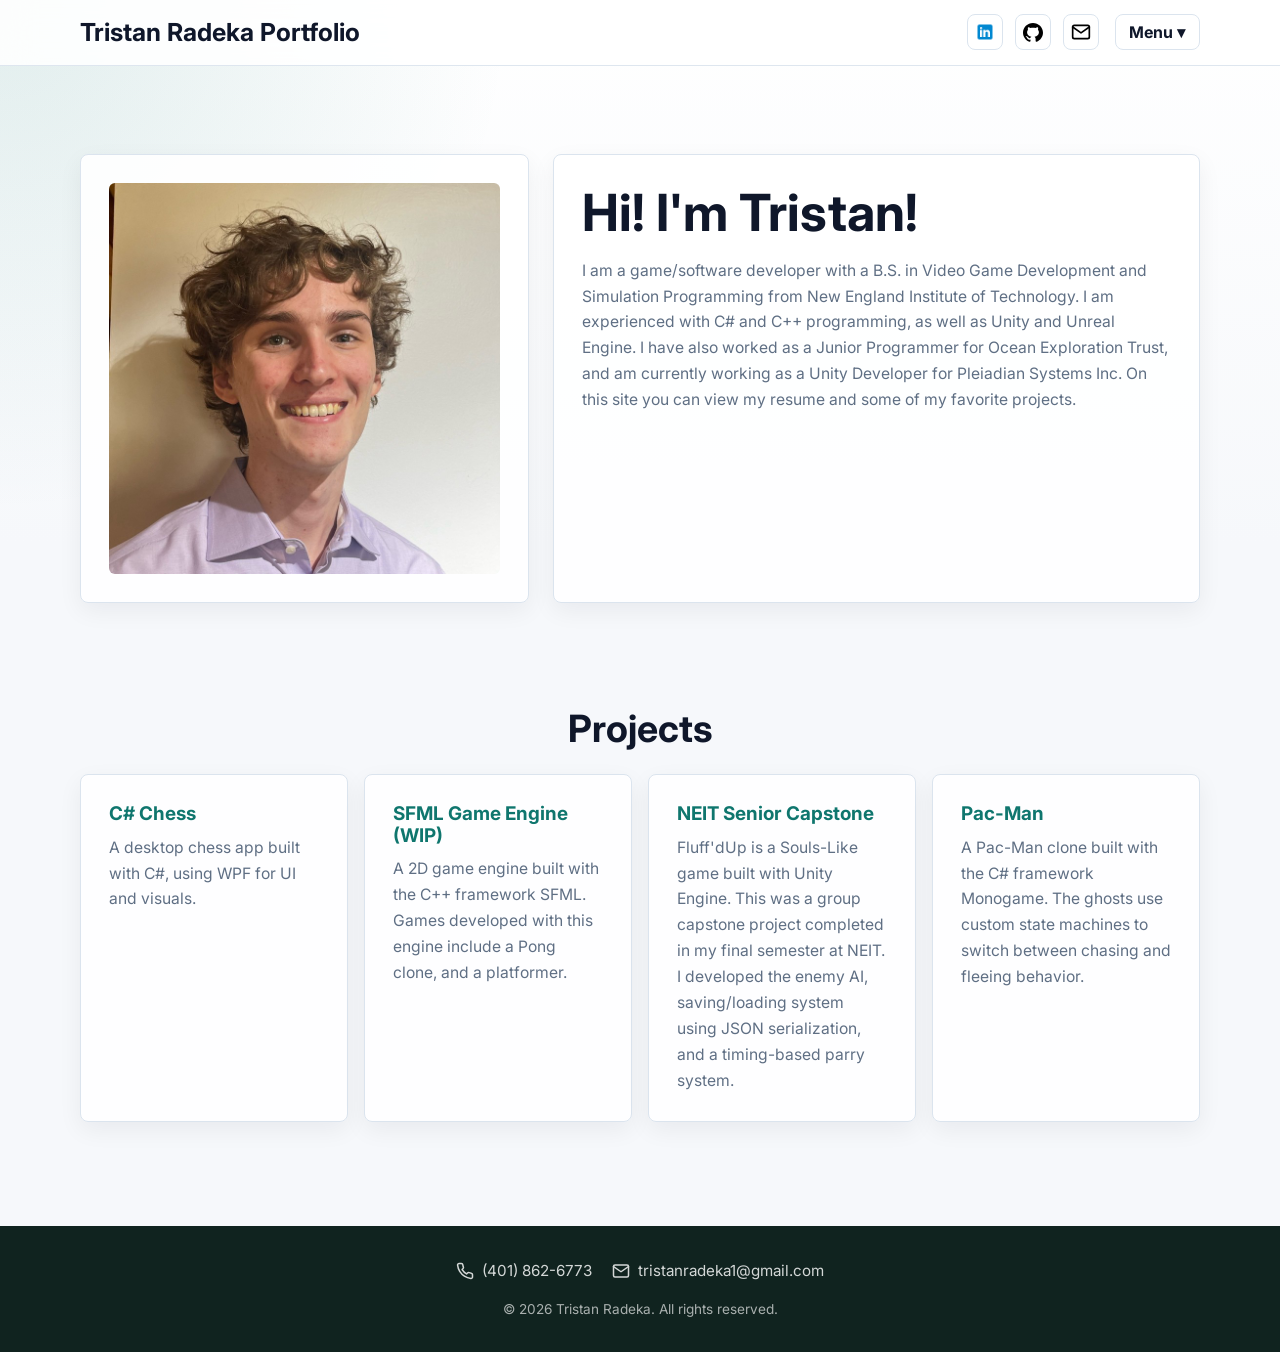
==== index.html @ b32013a7 "Adding pages and resource folder" ====
<!DOCTYPE html>
<html lang="en">
<head>
    <meta charset="UTF-8">
    <meta name="viewport" content="width=device-width, initial-scale=1.0">
    <title>Home</title>
    <link rel="stylesheet" href="css/style.css">
    <link href="https://fonts.googleapis.com/css2?family=Inter:wght@400;600;700;800&display=swap" rel="stylesheet">
</head>
<body>
    <!-- NAVBAR -->
<nav class="navbar">
  <div class="container">
    <h1>Tristan Radeka Portfolio</h1>

    <div class="nav-right">
      
      <!-- ICONS -->
      <div class="nav-icons">
        <a href="https://www.linkedin.com/in/tristan-radeka-8a73b6346/">
          <img src="resources/images/linkedin.png" class="nav-icon">
        </a>
        <a href="https://github.com/Tradeka">
          <img src="resources/images/GitHub_Invertocat_Black.svg" class="nav-icon">
        </a>
        <a href="mailto:tristanradeka1@gmail.com">
          <img src="resources/images/mail.svg" class="nav-icon">
        </a>
      </div>

      <!-- DROPDOWN -->
      <div class="nav-menu">
        <button class="menu-btn">Menu ▾</button>

        <div class="dropdown">
          <a href="#projects">Projects</a>
          <a href="resume.html">Resume</a>
        </div>
      </div>

    </div>
  </div>
</nav>

<!-- HERO -->
<section class="hero">
  <div class="container">
    <div class="home-grid">
      <div class="card">
        <img src="resources/images/me.jpg" class="limited-img" alt="me">
      </div>
      
      <div class="card">
        <h2>Hi! I'm Tristan!</h2>
          <p>I am a game/software developer with a B.S. in Video Game Development and Simulation Programming from New England Institute of Technology.
             I am experienced with C# and C++ programming, as well as Unity and Unreal Engine. I have also worked as a Junior Programmer for Ocean Exploration Trust, and am currently working as a Unity Developer for Pleiadian Systems Inc. 
             On this site you can view my resume and some of my favorite projects.
          </p>
      </div>
    
  </div>
  </div>
  
</section>

<!-- PROJECTS -->
<section id="projects" class="section">
  <div class="container">
    <h2>Projects</h2>

    <div class="projects-grid">
      <div class="card">
        <h3><a href="chess.html" class="nav-links">C# Chess</a></h3>
        <p>A desktop chess app built with C#, using WPF for UI and visuals.</p>
      </div>

      <div class="card">
        <h3><a href="sfml.html" class="nav-links">SFML Game Engine (WIP)</a></h3>
        <p>A 2D game engine built with the C++ framework SFML. Games developed with this engine include a Pong clone, and a platformer.</p>
      </div>

      <div class="card">
        <h3><a href="capstone.html" class="nav-links">NEIT Senior Capstone</a></h3>
        <p>Fluff'dUp is a Souls-Like game built with Unity Engine. This was a group capstone project completed in my final semester at NEIT. I developed the enemy AI, saving/loading system using JSON serialization, and a timing-based parry system.</p>
      </div>

      <div class="card">
        <h3><a href="pacman.html" class="nav-links">Pac-Man</a></h3>
        <p>A Pac-Man clone built with the C# framework Monogame. The ghosts use custom state machines to switch between chasing and fleeing behavior.</p>
      </div>
    </div>
  </div>
</section>

<!-- FOOTER -->
<footer class="footer">
  <div class="footer-container">

    <div class="footer-contact">
      <div class="contact-item">
        <img src="resources/images/phone.svg" alt="Phone Icon">
        <span><a href="tel:4018626773">(401) 862-6773</a></span>
      </div>

      <div class="contact-item">
        <img src="resources/images/mail.svg" alt="Email Icon">
        <span><a href="mailto:tristanradeka1@gmail.com">tristanradeka1@gmail.com</a></span>
      </div>
    </div>

    <p class="footer-copy">© 2026 Tristan Radeka. All rights reserved.</p>

  </div>
</footer>
</body>
</html>
---- css/style.css ----
/* ====== RESET ====== */
* {
    margin: 0;
    padding: 0;
    box-sizing: border-box;
}

html {
    scroll-behavior: smooth;
}

/* ====== VARIABLES ====== */
:root {
    --background: #f6f8fb;
    --surface: #ffffff;
    --surface-muted: #eef4f7;
    --text: #17212f;
    --heading: #0f172a;
    --muted: #5f6f84;
    --primary: #0f766e;
    --primary-dark: #115e59;
    --accent: #2563eb;
    --border: #dbe4ee;
    --shadow: 0 18px 45px rgba(15, 23, 42, 0.08);
    --shadow-soft: 0 8px 24px rgba(15, 23, 42, 0.06);
    --radius: 8px;
    --transition: 180ms ease;
}

/* ====== GLOBAL ====== */
body {
    min-height: 100vh;
    font-family: "Inter", "Segoe UI", Arial, sans-serif;
    background:
        radial-gradient(circle at top left, rgba(15, 118, 110, 0.12), transparent 32rem),
        linear-gradient(180deg, #ffffff 0%, var(--background) 34rem);
    color: var(--text);
    line-height: 1.65;
    font-size: 16px;
}

a {
    color: inherit;
    text-decoration: none;
}

a:focus-visible,
button:focus-visible {
    outline: 3px solid rgba(37, 99, 235, 0.35);
    outline-offset: 3px;
}

.container {
    width: min(92%, 1120px);
    margin: 0 auto;
}

h1,
h2,
h3 {
    color: var(--heading);
    line-height: 1.15;
    letter-spacing: 0;
}

p {
    color: var(--muted);
}

/* ====== NAVBAR ====== */
.navbar {
    position: sticky;
    top: 0;
    z-index: 1000;
    background: rgba(255, 255, 255, 0.88);
    border-bottom: 1px solid rgba(219, 228, 238, 0.9);
    backdrop-filter: blur(16px);
}

.navbar .container {
    display: flex;
    justify-content: space-between;
    align-items: center;
    gap: 1.5rem;
    padding: 0.9rem 0;
}

.navbar h1 {
    font-size: clamp(1.15rem, 2vw, 1.55rem);
    font-weight: 700;
}

.navbar h2,
.navbar h3 {
    font-size: clamp(1rem, 2vw, 1.35rem);
    font-weight: 700;
}

.nav-right {
    display: flex;
    align-items: center;
    gap: 1rem;
}

.nav-links {
    color: var(--primary);
    font-weight: 700;
}

.nav-links a,
a.nav-links {
    color: var(--primary);
    font-weight: 700;
    transition: color var(--transition);
}

.nav-links a {
    margin-left: 1.25rem;
}

.nav-links a:hover,
a.nav-links:hover {
    color: var(--accent);
}

.nav-icons {
    display: flex;
    align-items: center;
    gap: 0.75rem;
}

.nav-icons a {
    display: grid;
    place-items: center;
    width: 2.25rem;
    height: 2.25rem;
    border: 1px solid var(--border);
    border-radius: var(--radius);
    background: var(--surface);
    transition: transform var(--transition), box-shadow var(--transition), border-color var(--transition);
}

.nav-icons a:hover {
    transform: translateY(-2px);
    border-color: rgba(15, 118, 110, 0.45);
    box-shadow: var(--shadow-soft);
}

.nav-icon {
    width: 20px;
    height: 20px;
    object-fit: contain;
}

.nav-menu {
    position: relative;
}

.menu-btn {
    min-height: 2.25rem;
    padding: 0 0.85rem;
    border: 1px solid var(--border);
    border-radius: var(--radius);
    background: var(--surface);
    color: var(--heading);
    font: inherit;
    font-weight: 700;
    cursor: pointer;
    transition: color var(--transition), border-color var(--transition), box-shadow var(--transition);
}

.menu-btn:hover {
    color: var(--primary);
    border-color: rgba(15, 118, 110, 0.45);
    box-shadow: var(--shadow-soft);
}

.dropdown {
    position: absolute;
    top: calc(100% + 0.5rem);
    right: 0;
    display: none;
    min-width: 165px;
    padding: 0.45rem;
    background: var(--surface);
    border: 1px solid var(--border);
    border-radius: var(--radius);
    box-shadow: var(--shadow);
}

.dropdown a {
    display: block;
    padding: 0.65rem 0.75rem;
    border-radius: 6px;
    color: var(--text);
    font-weight: 700;
    transition: background var(--transition), color var(--transition);
}

.dropdown a:hover {
    background: var(--surface-muted);
    color: var(--primary);
}

.nav-menu:hover .dropdown,
.nav-menu:focus-within .dropdown {
    display: block;
}

/* ====== HERO SECTION ====== */
.hero {
    padding: clamp(3rem, 7vw, 5.5rem) 0 3rem;
}

.home-grid {
    display: grid;
    grid-template-columns: minmax(240px, 0.82fr) minmax(0, 1.18fr);
    gap: 1.5rem;
    align-items: stretch;
}

.hero .card {
    min-height: 100%;
}

.hero h2 {
    margin-bottom: 1rem;
    font-size: clamp(2rem, 4vw, 3.25rem);
}

.hero p {
    max-width: 66ch;
    font-size: clamp(1rem, 1.4vw, 1.12rem);
}

.hero .btn,
.resume .btn {
    display: inline-block;
    margin-top: 1rem;
    padding: 0.75rem 1.15rem;
    border-radius: var(--radius);
    background: var(--primary);
    color: #ffffff;
    font-weight: 700;
    transition: background var(--transition), transform var(--transition), box-shadow var(--transition);
}

.hero .btn:hover,
.resume .btn:hover {
    transform: translateY(-2px);
    background: var(--primary-dark);
    box-shadow: var(--shadow-soft);
}

.limited-img {
    display: block;
    width: 100%;
    height: 100%;
    max-height: 460px;
    object-fit: cover;
    border-radius: calc(var(--radius) - 2px);
}

/* ====== SECTIONS ====== */
.section {
    padding: 3.5rem 0;
}

.section h2 {
    margin-bottom: 1.5rem;
    text-align: center;
    font-size: clamp(1.75rem, 3vw, 2.35rem);
}

/* ====== PROJECTS ====== */
.projects-grid {
    display: grid;
    grid-template-columns: repeat(auto-fit, minmax(250px, 1fr));
    gap: 1rem;
}

.card {
    background: rgba(255, 255, 255, 0.92);
    padding: clamp(1.25rem, 2.4vw, 1.75rem);
    border: 1px solid var(--border);
    border-radius: var(--radius);
    box-shadow: var(--shadow-soft);
    transition: transform var(--transition), box-shadow var(--transition), border-color var(--transition);
}

.card:hover {
    transform: translateY(-4px);
    border-color: rgba(15, 118, 110, 0.32);
    box-shadow: var(--shadow);
}

.card h3 {
    margin-bottom: 0.6rem;
    font-size: 1.18rem;
}

.card p {
    font-size: 0.98rem;
}

/* ====== SKILLS ====== */
.skills {
    display: flex;
    flex-wrap: wrap;
    justify-content: center;
    gap: 0.65rem;
}

.skill {
    padding: 0.45rem 0.8rem;
    border: 1px solid rgba(15, 118, 110, 0.2);
    border-radius: 999px;
    background: #e7f3f1;
    color: var(--primary-dark);
    font-size: 0.92rem;
    font-weight: 700;
}

.project-links {
    display: grid;
    gap: 0.5rem;
    text-align: center;
}

/* ====== PROJECT GALLERY ====== */
.project-gallery {
    display: grid;
    grid-template-columns: repeat(auto-fit, minmax(230px, 1fr));
    gap: 1rem;
}

.project-gallery img {
    width: 100%;
    height: auto;
    max-height: 420px;
    object-fit: contain;
    border: 1px solid var(--border);
    border-radius: var(--radius);
    box-shadow: var(--shadow-soft);
    background: #ffffff;
    transition: transform var(--transition), box-shadow var(--transition);
}

.project-gallery img:hover {
    transform: translateY(-3px);
    box-shadow: var(--shadow);
}

.project-content {
    max-width: 900px;
    margin: 0 auto;
}

.project-content h2 {
    margin-bottom: 1rem;
}

.project-content h3 {
    margin-top: 2rem;
    margin-bottom: 0.65rem;
    font-size: 1.18rem;
}

.project-content p {
    margin-bottom: 1rem;
}

/* ====== RESUME SECTION ====== */
.resume {
    text-align: center;
}

iframe {
    display: block;
    margin-top: 2rem;
    border: 1px solid var(--border);
    border-radius: var(--radius);
    box-shadow: var(--shadow-soft);
    background: var(--surface);
}

/* ===== VIDEO SECTION ===== */
.video-section {
    margin-top: 1.25rem;
    text-align: center;
}

.video-wrapper {
    position: relative;
    width: 100%;
    height: 0;
    overflow: hidden;
    padding-bottom: 56.25%;
    border-radius: var(--radius);
    background: #0f172a;
}

.video-wrapper iframe {
    position: absolute;
    inset: 0;
    width: 100%;
    height: 100%;
    border: 0;
}

.video-section h3 {
    margin-bottom: 0.6rem;
}

/* ===== FOOTER ===== */
.footer {
    margin-top: 3rem;
    padding: 2rem 0;
    background: #10231f;
    color: rgba(255, 255, 255, 0.86);
    text-align: center;
}

.footer p,
.footer a {
    color: rgba(255, 255, 255, 0.82);
}

.footer-container {
    max-width: 1120px;
    margin: 0 auto;
    padding: 0 1.25rem;
    display: flex;
    flex-direction: column;
    align-items: center;
    gap: 0.9rem;
}

.footer-contact {
    display: flex;
    gap: 1.25rem;
    flex-wrap: wrap;
    justify-content: center;
}

.contact-item {
    display: flex;
    align-items: center;
    gap: 0.5rem;
    font-size: 0.95rem;
}

.contact-item img {
    width: 18px;
    height: 18px;
    filter: brightness(0) invert(1);
    opacity: 0.82;
}

.footer-copy {
    font-size: 0.85rem;
    opacity: 0.78;
}

.footer-grid {
    display: grid;
    grid-template-rows: repeat(auto-fit, minmax(50px, 0.25fr));
    gap: 0.2rem;
}

/* ====== RESPONSIVE ====== */
@media (max-width: 768px) {
    .navbar .container {
        align-items: flex-start;
        flex-direction: column;
    }

    .nav-right {
        width: 100%;
        justify-content: space-between;
    }

    .home-grid {
        grid-template-columns: 1fr;
    }

    .projects-grid,
    .project-gallery {
        grid-template-columns: 1fr;
    }

    .section {
        padding: 2.5rem 0;
    }
}

@media (max-width: 480px) {
    .nav-right {
        align-items: flex-start;
        flex-direction: column;
    }

    .nav-links a {
        margin-left: 0;
    }

    .dropdown {
        left: 0;
        right: auto;
    }
}
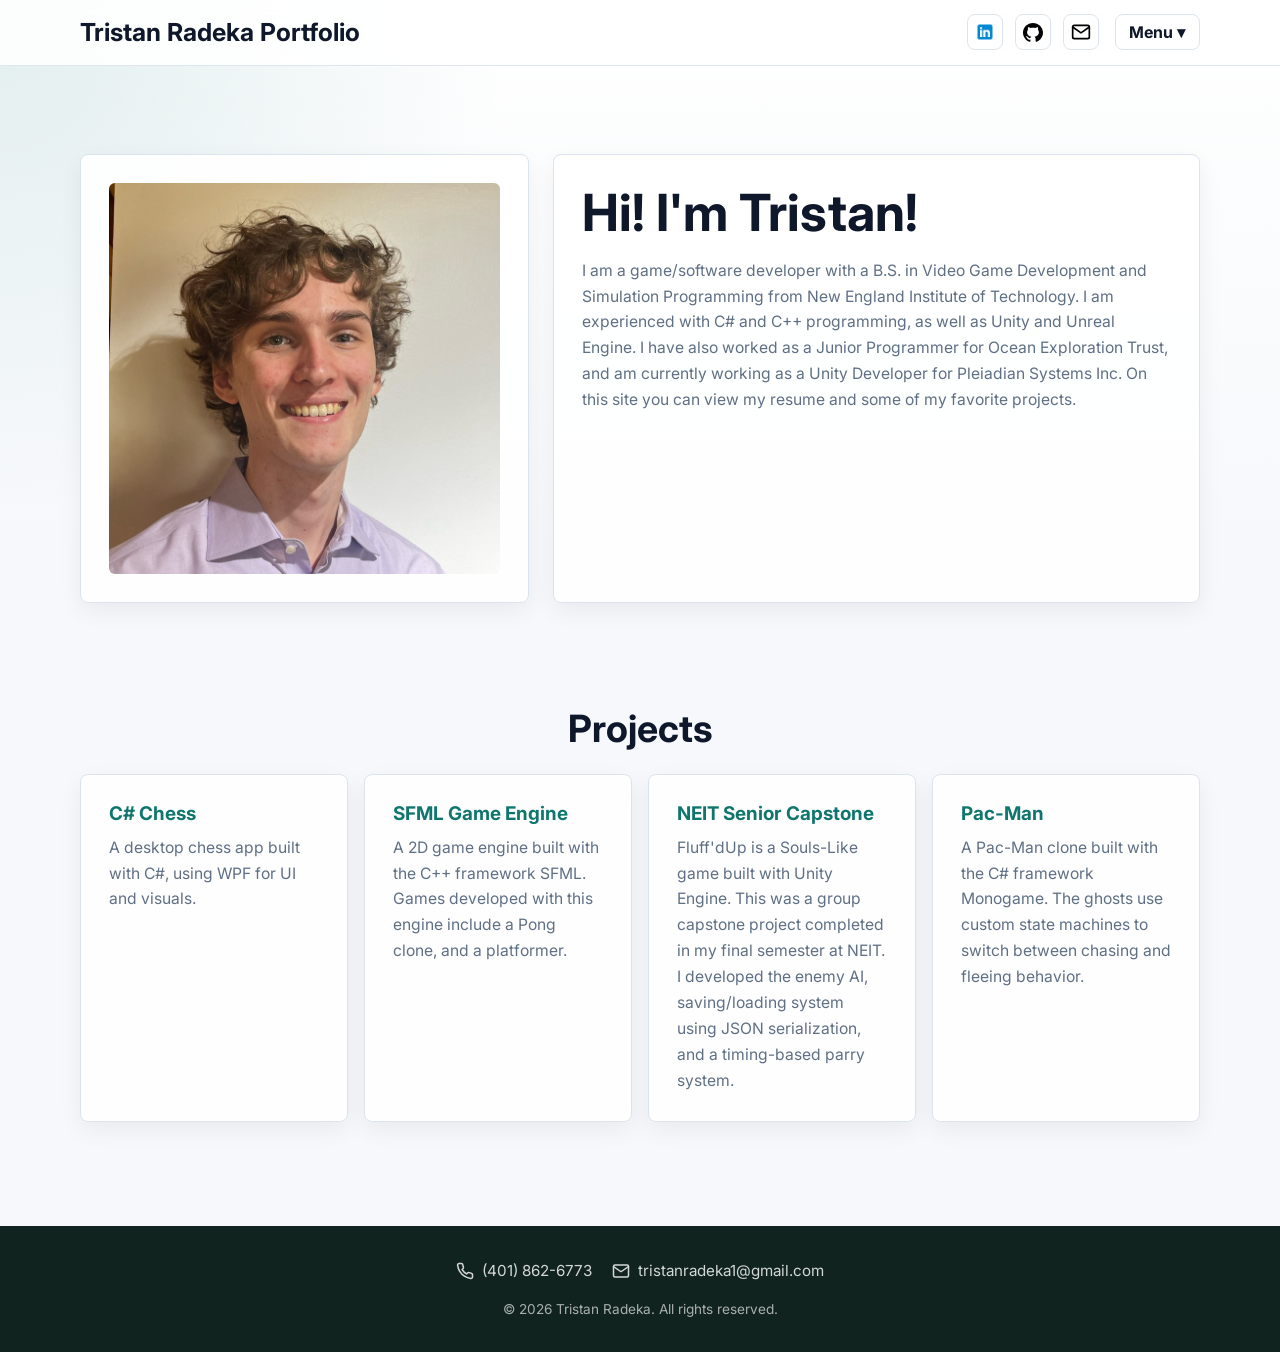
==== commit ec552399: "Slight wording changes" ====
--- a/index.html
+++ b/index.html
@@ -75,7 +75,7 @@
       </div>
 
       <div class="card">
-        <h3><a href="sfml.html" class="nav-links">SFML Game Engine (WIP)</a></h3>
+        <h3><a href="sfml.html" class="nav-links">SFML Game Engine</a></h3>
         <p>A 2D game engine built with the C++ framework SFML. Games developed with this engine include a Pong clone, and a platformer.</p>
       </div>
 
